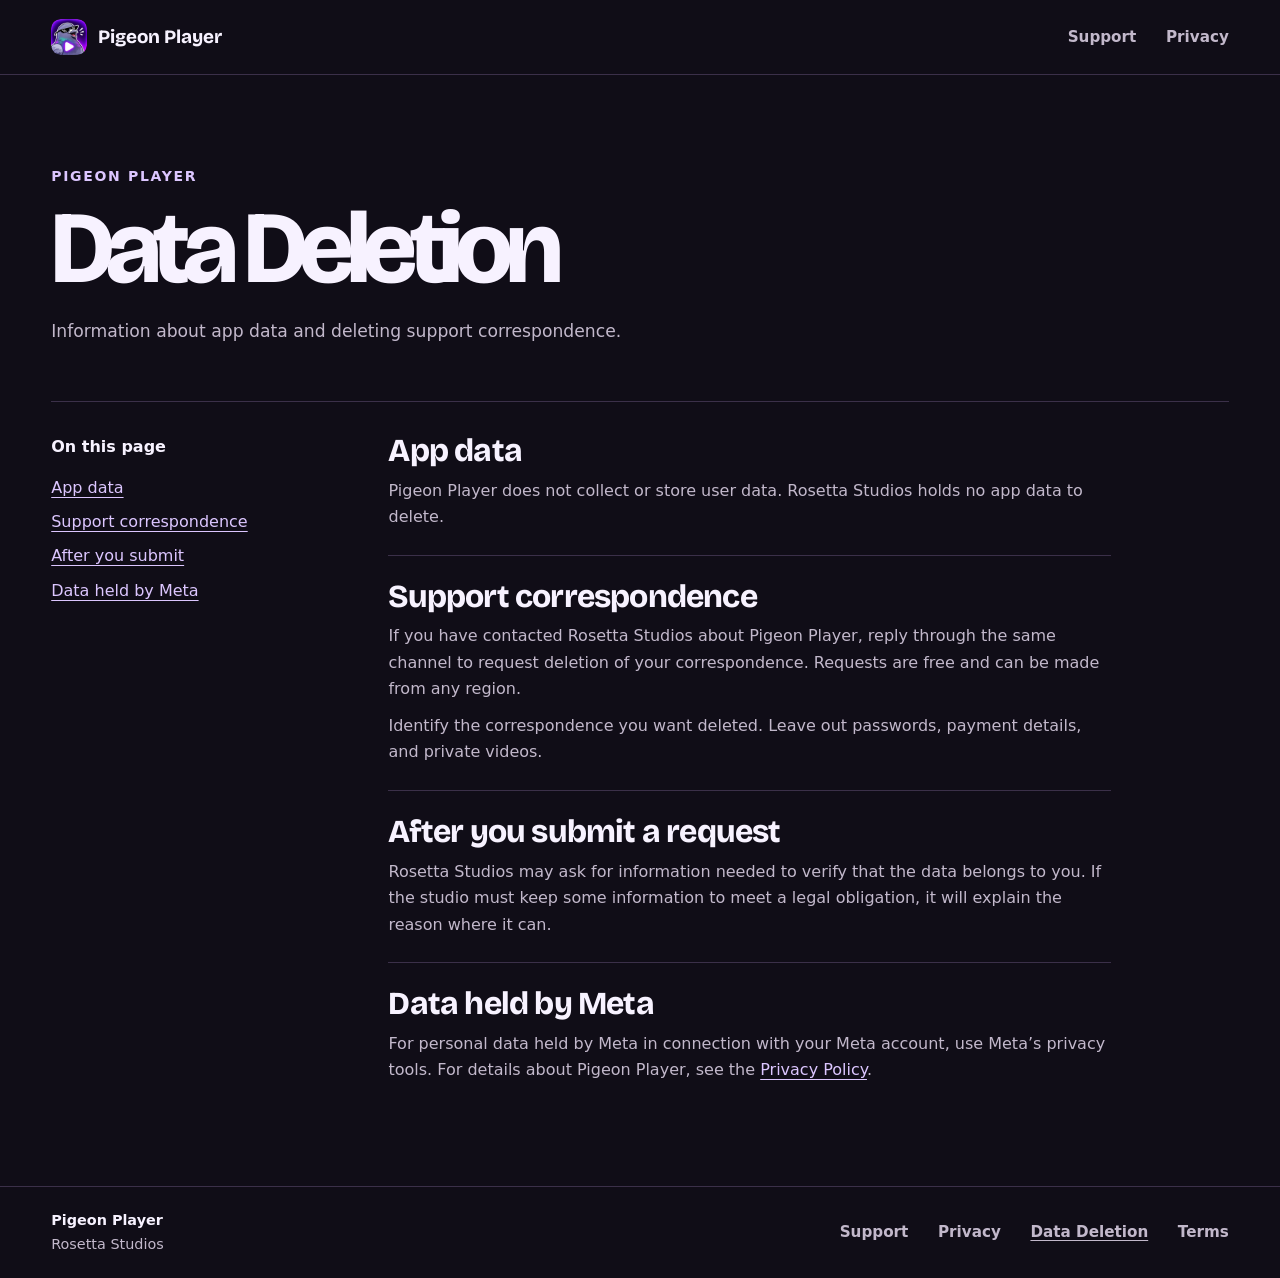
==== data-deletion.html @ 3c668d74 "Publish Pigeon Player website" ====
<!doctype html>
<html lang="en">
<head>
  <meta charset="utf-8">
  <meta name="viewport" content="width=device-width, initial-scale=1">
  <meta name="description" content="Information about app data and deleting support correspondence.">
  <meta name="theme-color" content="#100d17">
  <title>Data Deletion | Pigeon Player</title>
  <link rel="canonical" href="https://odgripginger.github.io/pigeon-player-website/data-deletion.html">
  <link rel="icon" type="image/png" href="assets/pigeon-player-icon.png">
  <link rel="stylesheet" href="styles.css">
</head>
<body>
  <a class="skip" href="#main">Skip to content</a>
  <header class="site-header">
    <div class="wrap header-inner">
      <a class="brand" href="index.html"><img class="brand-mark" src="assets/pigeon-player-icon.png" alt="" width="36" height="36"><span>Pigeon Player</span></a>
      <nav class="header-nav" aria-label="Primary"><a href="support.html">Support</a><a href="privacy.html">Privacy</a></nav>
    </div>
  </header>

<main id="main" class="resource wrap">
  <header class="resource-heading">
    <p class="eyebrow">Pigeon Player</p>
    <h1>Data Deletion</h1>
    <p>Information about app data and deleting support correspondence.</p>
  </header>
  <div class="resource-layout">
    <nav class="outline" aria-label="On this page">
      <p>On this page</p>
      <ul>
      <li><a href="#app-data">App data</a></li>
      <li><a href="#request">Support correspondence</a></li>
      <li><a href="#processing">After you submit</a></li>
      <li><a href="#meta-data">Data held by Meta</a></li>
      </ul>
    </nav>
    <article class="resource-content">


<section id="app-data">
  <h2>App data</h2>
  <p>Pigeon Player does not collect or store user data. Rosetta Studios holds no app data to delete.</p>
</section>
<section id="request">
  <h2>Support correspondence</h2>
  <p>If you have contacted Rosetta Studios about Pigeon Player, reply through the same channel to request deletion of your correspondence. Requests are free and can be made from any region.</p>
  <p>Identify the correspondence you want deleted. Leave out passwords, payment details, and private videos.</p>
</section>
<section id="processing">
  <h2>After you submit a request</h2>
  <p>Rosetta Studios may ask for information needed to verify that the data belongs to you. If the studio must keep some information to meet a legal obligation, it will explain the reason where it can.</p>
</section>
<section id="meta-data">
  <h2>Data held by Meta</h2>
  <p>For personal data held by Meta in connection with your Meta account, use Meta’s privacy tools. For details about Pigeon Player, see the <a href="privacy.html">Privacy Policy</a>.</p>
</section>

    </article>
  </div>
</main>
  <footer class="site-footer">
    <div class="wrap footer-inner">
      <p><strong>Pigeon Player</strong><br>Rosetta Studios</p>
      <nav aria-label="Footer"><a href="support.html">Support</a><a href="privacy.html">Privacy</a><a href="data-deletion.html" aria-current="page">Data Deletion</a><a href="terms.html">Terms</a></nav>
    </div>
  </footer>
</body>
</html>
---- styles.css ----
@font-face {
  font-family: "Bricolage Grotesque";
  src: url("assets/bricolage-grotesque.woff2") format("woff2");
  font-style: normal;
  font-weight: 600 800;
  font-display: swap;
}

:root {
  color-scheme: dark;
  --bg: #100d17;
  --surface: #181321;
  --ink: #f7f2ff;
  --muted: #c2b8cb;
  --accent: #dcc6ff;
  --accent-ink: #211132;
  --line: #3b3049;
  --display: "Bricolage Grotesque", "Segoe UI", sans-serif;
  --body: "Segoe UI", system-ui, sans-serif;
  --gutter: clamp(1rem, 4vw, 3.5rem);
  --wrap: 77rem;
}

*, *::before, *::after { box-sizing: border-box; }
body {
  margin: 0;
  min-height: 100vh;
  min-height: 100svh;
  display: flex;
  flex-direction: column;
  background: var(--bg);
  color: var(--ink);
  font: 1rem/1.65 var(--body);
}
main { flex: 1 0 auto; }
h1, h2, h3, p, ul, ol, figure { margin: 0; }
h1, h2, h3 { font-family: var(--display); font-weight: 750; line-height: 1.05; }
p { color: var(--muted); }
a { color: var(--accent); text-underline-offset: .22em; }
a:hover { color: var(--ink); }
:focus-visible { outline: 2px solid var(--accent); outline-offset: 5px; }
[id] { scroll-margin-top: 1.5rem; }

.wrap { width: min(var(--wrap), calc(100% - var(--gutter) * 2)); margin-inline: auto; }
.skip {
  position: fixed;
  z-index: 5;
  inset: .75rem auto auto .75rem;
  padding: .5rem 1rem;
  transform: translateY(-200%);
  background: var(--accent);
  color: var(--accent-ink);
}
.skip:focus { transform: none; color: var(--accent-ink); }

.site-header { border-bottom: 1px solid var(--line); }
.header-inner, .footer-inner {
  display: flex;
  align-items: center;
  justify-content: space-between;
  flex-wrap: wrap;
  column-gap: 1.5rem;
  row-gap: .45rem;
}
.header-inner { min-height: 4.65rem; padding-block: .65rem; }
.brand {
  display: inline-flex;
  align-items: center;
  gap: .7rem;
  color: var(--ink);
  font: 750 1.18rem/1.1 var(--display);
  text-decoration: none;
}
.brand-mark {
  display: block;
  width: 2.25rem;
  height: auto;
  border-radius: .6rem;
}
.header-nav, .footer-inner nav { display: flex; flex-wrap: wrap; gap: .25rem clamp(.9rem, 2.5vw, 1.85rem); }
.header-nav a, .footer-inner nav a {
  display: inline-flex;
  align-items: center;
  min-height: 2.65rem;
  color: var(--muted);
  font-size: .95rem;
  font-weight: 600;
  text-decoration: none;
}
.header-nav a:hover, .footer-inner nav a:hover, a[aria-current="page"] { color: var(--ink); }
.header-nav a[aria-current], .footer-inner nav a[aria-current] { text-decoration: underline; }

.home { padding-block: clamp(1rem, 3vw, 2.15rem) clamp(3.5rem, 7vw, 6rem); }
.hero {
  position: relative;
  isolation: isolate;
  display: grid;
  align-items: center;
  min-height: clamp(32rem, 51vw, 41.5rem);
  overflow: hidden;
  border: 1px solid #554665;
  border-radius: 1.6rem;
  background: #171222;
}
.hero-art, .hero::after { position: absolute; inset: 0; width: 100%; height: 100%; }
.hero-art { z-index: -2; object-fit: cover; object-position: center 54%; }
.hero::after {
  content: "";
  z-index: -1;
  background:
    linear-gradient(90deg, #100d17 0%, #100d17e8 18%, #100d1790 42%, #100d1715 72%),
    linear-gradient(0deg, #08060da8 0%, transparent 22%);
}
.hero-content { padding: clamp(1.4rem, 6vw, 5.15rem); max-width: 42rem; }
.eyebrow {
  color: var(--accent);
  font-size: .875rem;
  font-weight: 700;
  letter-spacing: .12em;
  text-transform: uppercase;
}
.hero h1 {
  margin-block: 1rem 1.35rem;
  font-size: clamp(4.55rem, 10.6vw, 9.3rem);
  letter-spacing: -.045em;
  line-height: .87;
}
.hero h1 span { color: var(--accent); }
.hero-description { max-width: 25rem; font-size: clamp(1rem, 1.65vw, 1.22rem); color: #e4daee; }
.hero-credit {
  position: absolute;
  right: 1.1rem;
  bottom: .9rem;
  padding: .2rem .55rem;
  border-radius: .35rem;
  background: #100d17e6;
  color: #e2d9ec;
  font-size: .8rem;
}
.button {
  display: inline-flex;
  align-items: center;
  justify-content: center;
  min-height: 3.05rem;
  padding: .55rem 1.18rem;
  border: 1px solid transparent;
  border-radius: .6rem;
  background: var(--accent);
  color: var(--accent-ink);
  font-weight: 700;
  text-align: center;
  text-decoration: none;
  transition: background-color .18s ease, color .18s ease;
}
.hero .button { margin-top: 1.65rem; }
.button:hover { background: #f2e9ff; color: var(--accent-ink); }
.button-outline { background: transparent; border-color: #77618f; color: var(--accent); }

.overview {
  display: grid;
  grid-template-columns: 1fr 1fr;
  gap: 2rem clamp(2rem, 8vw, 7.5rem);
  padding: clamp(3.5rem, 8vw, 6.75rem) clamp(0rem, 2.3vw, 2rem);
}
.overview h2, .privacy-band h2 { margin-top: .7rem; letter-spacing: -.055em; }
.overview h2 { font-size: clamp(2.5rem, 5.4vw, 4.6rem); }
.overview-item { border-top: 1px solid var(--line); padding-block: 1.05rem 1.45rem; }
.overview-item:last-child { padding-bottom: 0; }
.overview-item h3 { font-size: 1.45rem; letter-spacing: -.025em; }
.overview-item p { margin-top: .55rem; max-width: 47ch; }
.text-link { display: inline-block; margin-top: .6rem; font-weight: 650; }
.privacy-band {
  display: flex;
  gap: 1.1rem 2rem;
  align-items: center;
  justify-content: space-between;
  flex-wrap: wrap;
  padding: clamp(1.4rem, 4vw, 2.65rem);
  border: 1px solid var(--line);
  border-radius: 1.1rem;
  background: var(--surface);
}
.privacy-band h2 { margin: 0 0 .4rem; font-size: clamp(1.7rem, 3.5vw, 2.65rem); }

.resource { padding-block: clamp(2.75rem, 7vw, 5.75rem) clamp(4rem, 8vw, 7rem); }
.resource-heading {
  padding-bottom: clamp(1.75rem, 5vw, 3.45rem);
  border-bottom: 1px solid var(--line);
}
.resource-heading h1 {
  margin-block: .45rem .9rem;
  font-size: clamp(3rem, 8vw, 6.65rem);
  letter-spacing: -.073em;
}
.resource-heading > p:last-child { max-width: 62ch; font-size: 1.075rem; }
.resource-layout {
  display: grid;
  grid-template-columns: minmax(11rem, .62fr) minmax(0, 2fr);
  gap: clamp(1.75rem, 6vw, 6.5rem);
  margin-top: 2rem;
}
.outline { align-self: start; }
.outline p { color: var(--ink); font-weight: 700; }
.outline ul { list-style: none; padding: .65rem 0 0; }
.outline a { display: inline-block; padding: .25rem 0; }
.resource-content { max-width: 71ch; }
.resource-content section { padding: 1.5rem 0; border-bottom: 1px solid var(--line); }
.resource-content section:first-child { padding-top: 0; }
.resource-content section:last-child { padding-bottom: 0; border-bottom: 0; }
.resource-content h2 { font-size: clamp(1.45rem, 3vw, 2rem); letter-spacing: -.025em; }
.resource-content h2 + *, .resource-content p + p { margin-top: .65rem; }
.resource-content ol { color: var(--muted); padding-inline-start: 1.45rem; }
.resource-content li + li { margin-top: .5rem; }
.effective { margin-bottom: 1.2rem; color: var(--accent); font-size: .93rem; font-weight: 650; }

.site-footer { padding-block: 1.35rem; border-top: 1px solid var(--line); }
.footer-inner { align-items: center; }
.footer-inner p { font-size: .9rem; }
.footer-inner strong { color: var(--ink); }

@media (max-width: 44rem) {
  .hero { min-height: 35rem; align-items: end; }
  .hero-art { object-position: 66% 50%; }
  .hero::after { background: linear-gradient(0deg, #100d17 0%, #100d17ec 24%, #100d1766 61%, #100d1724); }
  .hero-content { padding-bottom: 4.15rem; }
  .overview, .resource-layout { grid-template-columns: minmax(0, 1fr); }
  .resource-layout { margin-top: 1.35rem; }
  .outline { padding: .8rem 1rem; border: 1px solid var(--line); border-radius: .65rem; }
}

@media (max-width: 23rem) {
  .brand { font-size: 1rem; }
  .brand-mark { width: 2rem; }
  .header-inner { column-gap: .6rem; }
  .header-nav { gap: .65rem; }
  .hero h1 { font-size: clamp(2.2rem, 17vw, 4.55rem); }
}

@media (prefers-reduced-motion: reduce) {
  *, *::before, *::after { transition: none !important; }
}
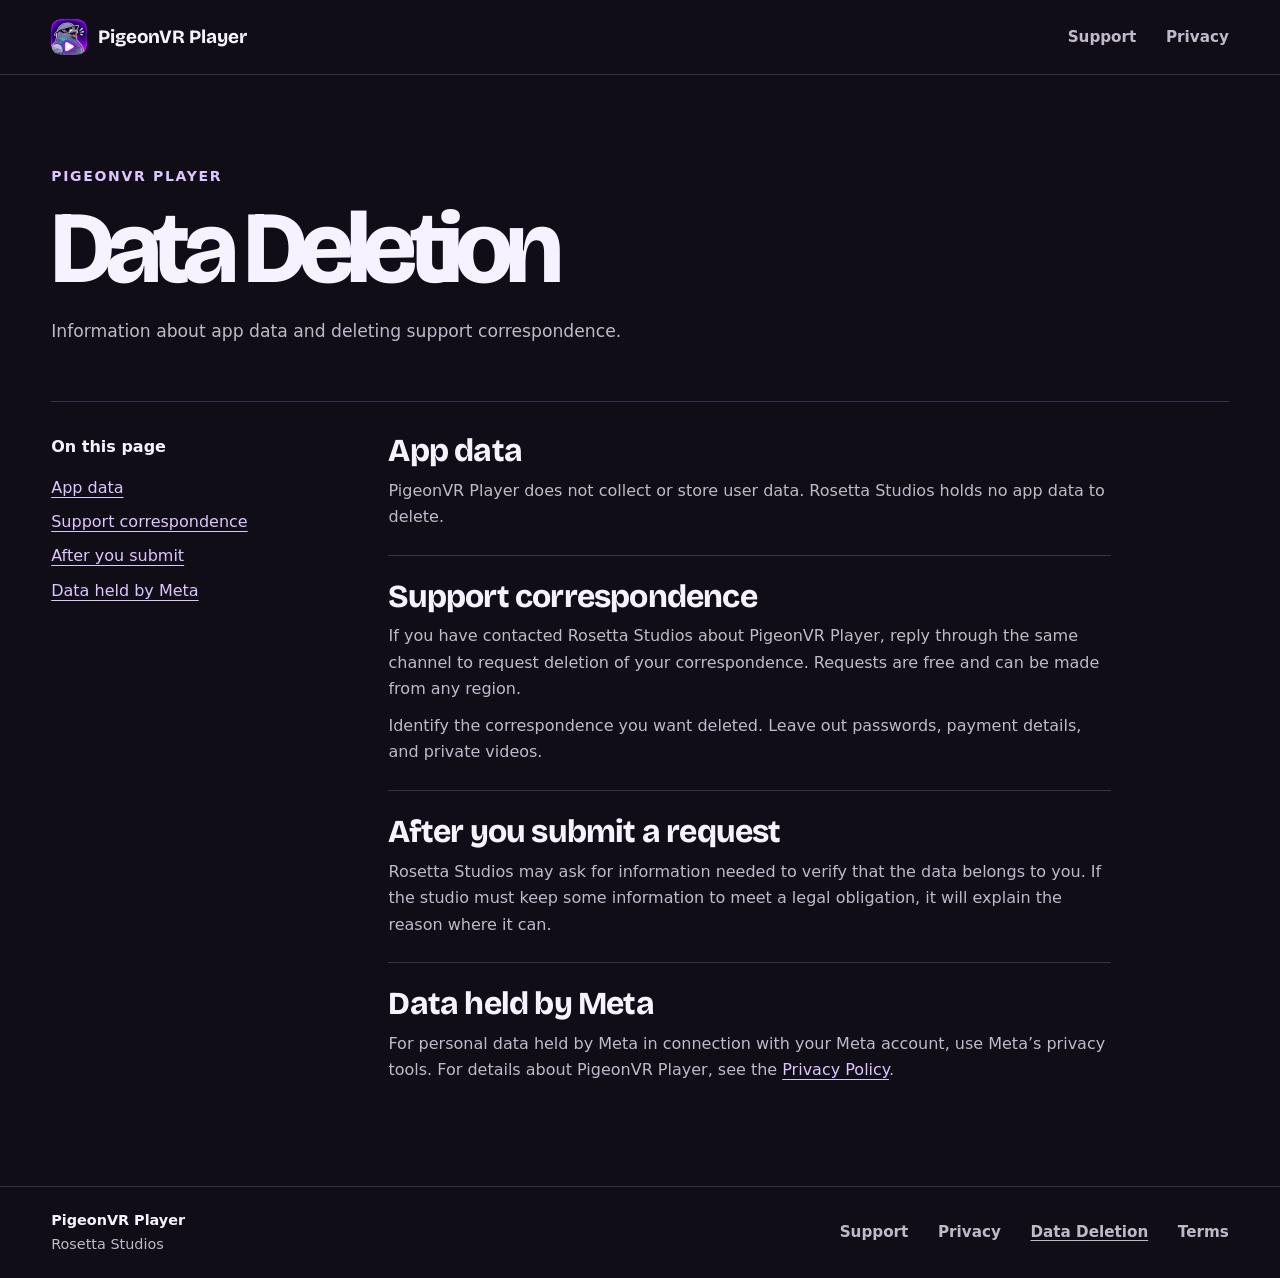
==== commit 4a8be70f: "Rename website to PigeonVR Player" ====
--- a/data-deletion.html
+++ b/data-deletion.html
@@ -5,8 +5,8 @@
   <meta name="viewport" content="width=device-width, initial-scale=1">
   <meta name="description" content="Information about app data and deleting support correspondence.">
   <meta name="theme-color" content="#100d17">
-  <title>Data Deletion | Pigeon Player</title>
-  <link rel="canonical" href="https://odgripginger.github.io/pigeon-player-website/data-deletion.html">
+  <title>Data Deletion | PigeonVR Player</title>
+  <link rel="canonical" href="https://odgripginger.github.io/PigeonVRPlayer/data-deletion.html">
   <link rel="icon" type="image/png" href="assets/pigeon-player-icon.png">
   <link rel="stylesheet" href="styles.css">
 </head>
@@ -14,14 +14,14 @@
   <a class="skip" href="#main">Skip to content</a>
   <header class="site-header">
     <div class="wrap header-inner">
-      <a class="brand" href="index.html"><img class="brand-mark" src="assets/pigeon-player-icon.png" alt="" width="36" height="36"><span>Pigeon Player</span></a>
-      <nav class="header-nav" aria-label="Primary"><a href="support.html">Support</a><a href="privacy.html">Privacy</a></nav>
+      <a class="brand" href="index.html"><img class="brand-mark" src="assets/pigeon-player-icon.png" alt="" width="36" height="36"><span>PigeonVR Player</span></a>
+      <nav class="header-nav" aria-label="Primary"><a href="support.html">Support</a><a href="./privacy">Privacy</a></nav>
     </div>
   </header>
 
 <main id="main" class="resource wrap">
   <header class="resource-heading">
-    <p class="eyebrow">Pigeon Player</p>
+    <p class="eyebrow">PigeonVR Player</p>
     <h1>Data Deletion</h1>
     <p>Information about app data and deleting support correspondence.</p>
   </header>
@@ -40,11 +40,11 @@
 
 <section id="app-data">
   <h2>App data</h2>
-  <p>Pigeon Player does not collect or store user data. Rosetta Studios holds no app data to delete.</p>
+  <p>PigeonVR Player does not collect or store user data. Rosetta Studios holds no app data to delete.</p>
 </section>
 <section id="request">
   <h2>Support correspondence</h2>
-  <p>If you have contacted Rosetta Studios about Pigeon Player, reply through the same channel to request deletion of your correspondence. Requests are free and can be made from any region.</p>
+  <p>If you have contacted Rosetta Studios about PigeonVR Player, reply through the same channel to request deletion of your correspondence. Requests are free and can be made from any region.</p>
   <p>Identify the correspondence you want deleted. Leave out passwords, payment details, and private videos.</p>
 </section>
 <section id="processing">
@@ -53,7 +53,7 @@
 </section>
 <section id="meta-data">
   <h2>Data held by Meta</h2>
-  <p>For personal data held by Meta in connection with your Meta account, use Meta’s privacy tools. For details about Pigeon Player, see the <a href="privacy.html">Privacy Policy</a>.</p>
+  <p>For personal data held by Meta in connection with your Meta account, use Meta’s privacy tools. For details about PigeonVR Player, see the <a href="./privacy">Privacy Policy</a>.</p>
 </section>
 
     </article>
@@ -61,8 +61,8 @@
 </main>
   <footer class="site-footer">
     <div class="wrap footer-inner">
-      <p><strong>Pigeon Player</strong><br>Rosetta Studios</p>
-      <nav aria-label="Footer"><a href="support.html">Support</a><a href="privacy.html">Privacy</a><a href="data-deletion.html" aria-current="page">Data Deletion</a><a href="terms.html">Terms</a></nav>
+      <p><strong>PigeonVR Player</strong><br>Rosetta Studios</p>
+      <nav aria-label="Footer"><a href="support.html">Support</a><a href="./privacy">Privacy</a><a href="data-deletion.html" aria-current="page">Data Deletion</a><a href="terms.html">Terms</a></nav>
     </div>
   </footer>
 </body>
--- a/styles.css
+++ b/styles.css
@@ -121,7 +121,7 @@
 }
 .hero h1 {
   margin-block: 1rem 1.35rem;
-  font-size: clamp(4.55rem, 10.6vw, 9.3rem);
+  font-size: clamp(2.35rem, 9.5vw, 7.5rem);
   letter-spacing: -.045em;
   line-height: .87;
 }
@@ -223,6 +223,7 @@
   .hero-art { object-position: 66% 50%; }
   .hero::after { background: linear-gradient(0deg, #100d17 0%, #100d17ec 24%, #100d1766 61%, #100d1724); }
   .hero-content { padding-bottom: 4.15rem; }
+  .hero h1 { font-size: clamp(2.35rem, 11.5vw, 5rem); }
   .overview, .resource-layout { grid-template-columns: minmax(0, 1fr); }
   .resource-layout { margin-top: 1.35rem; }
   .outline { padding: .8rem 1rem; border: 1px solid var(--line); border-radius: .65rem; }
@@ -233,7 +234,6 @@
   .brand-mark { width: 2rem; }
   .header-inner { column-gap: .6rem; }
   .header-nav { gap: .65rem; }
-  .hero h1 { font-size: clamp(2.2rem, 17vw, 4.55rem); }
 }
 
 @media (prefers-reduced-motion: reduce) {
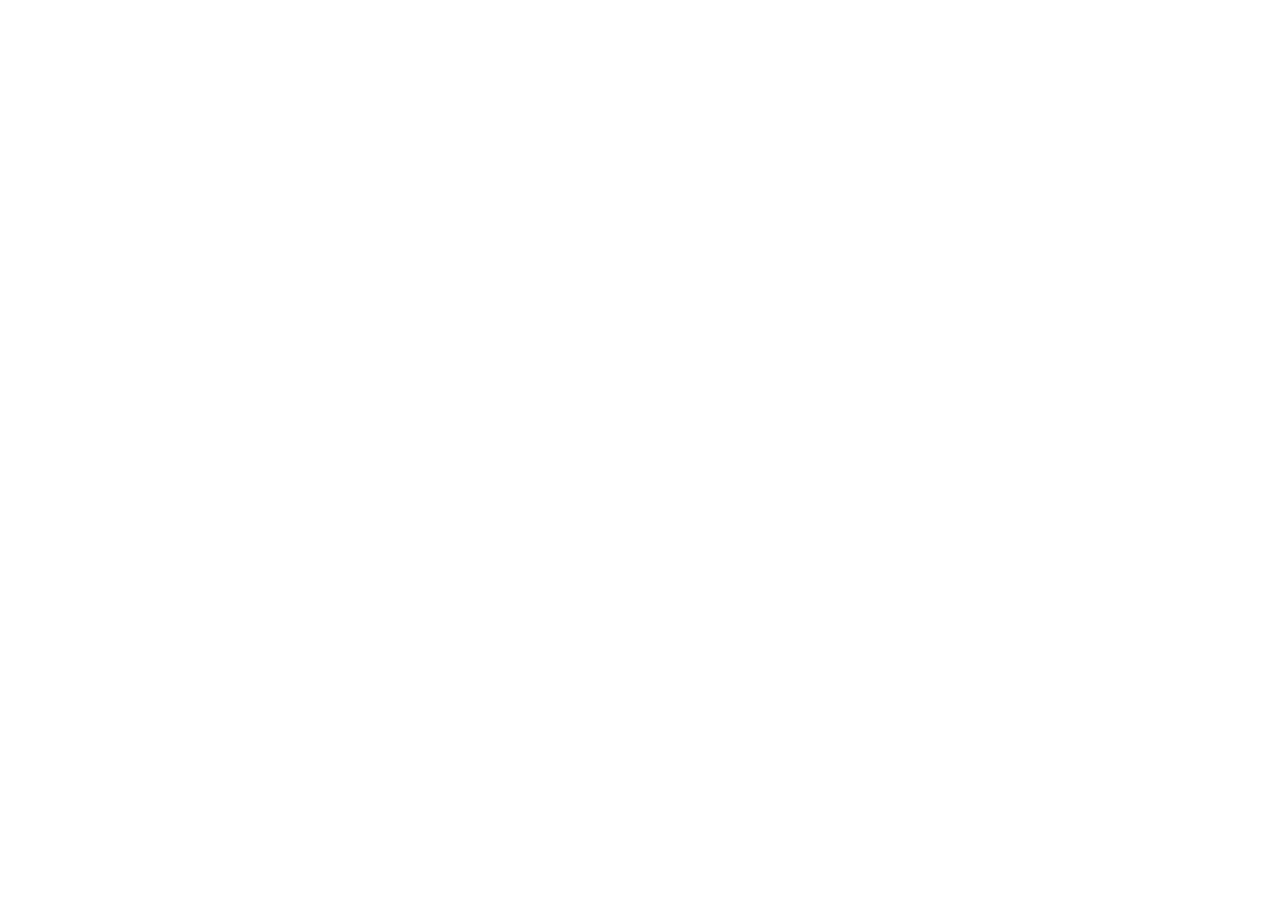
==== commit 8ad3a46d: "Publish Rosetta Studios homepage and PigeonVR Player routes" ====
--- a/data-deletion.html
+++ b/data-deletion.html
@@ -3,67 +3,14 @@
 <head>
   <meta charset="utf-8">
   <meta name="viewport" content="width=device-width, initial-scale=1">
-  <meta name="description" content="Information about app data and deleting support correspondence.">
-  <meta name="theme-color" content="#100d17">
   <title>Data Deletion | PigeonVR Player</title>
-  <link rel="canonical" href="https://odgripginger.github.io/PigeonVRPlayer/data-deletion.html">
-  <link rel="icon" type="image/png" href="assets/pigeon-player-icon.png">
-  <link rel="stylesheet" href="styles.css">
+  <link rel="canonical" href="https://rosettaindia.com/PigeonVRPlayer/data-deletion">
+  <meta http-equiv="refresh" content="0; url=https://rosettaindia.com/PigeonVRPlayer/data-deletion">
 </head>
 <body>
-  <a class="skip" href="#main">Skip to content</a>
-  <header class="site-header">
-    <div class="wrap header-inner">
-      <a class="brand" href="index.html"><img class="brand-mark" src="assets/pigeon-player-icon.png" alt="" width="36" height="36"><span>PigeonVR Player</span></a>
-      <nav class="header-nav" aria-label="Primary"><a href="support.html">Support</a><a href="./privacy">Privacy</a></nav>
-    </div>
-  </header>
-
-<main id="main" class="resource wrap">
-  <header class="resource-heading">
-    <p class="eyebrow">PigeonVR Player</p>
-    <h1>Data Deletion</h1>
-    <p>Information about app data and deleting support correspondence.</p>
-  </header>
-  <div class="resource-layout">
-    <nav class="outline" aria-label="On this page">
-      <p>On this page</p>
-      <ul>
-      <li><a href="#app-data">App data</a></li>
-      <li><a href="#request">Support correspondence</a></li>
-      <li><a href="#processing">After you submit</a></li>
-      <li><a href="#meta-data">Data held by Meta</a></li>
-      </ul>
-    </nav>
-    <article class="resource-content">
-
-
-<section id="app-data">
-  <h2>App data</h2>
-  <p>PigeonVR Player does not collect or store user data. Rosetta Studios holds no app data to delete.</p>
-</section>
-<section id="request">
-  <h2>Support correspondence</h2>
-  <p>If you have contacted Rosetta Studios about PigeonVR Player, reply through the same channel to request deletion of your correspondence. Requests are free and can be made from any region.</p>
-  <p>Identify the correspondence you want deleted. Leave out passwords, payment details, and private videos.</p>
-</section>
-<section id="processing">
-  <h2>After you submit a request</h2>
-  <p>Rosetta Studios may ask for information needed to verify that the data belongs to you. If the studio must keep some information to meet a legal obligation, it will explain the reason where it can.</p>
-</section>
-<section id="meta-data">
-  <h2>Data held by Meta</h2>
-  <p>For personal data held by Meta in connection with your Meta account, use Meta’s privacy tools. For details about PigeonVR Player, see the <a href="./privacy">Privacy Policy</a>.</p>
-</section>
-
-    </article>
-  </div>
-</main>
-  <footer class="site-footer">
-    <div class="wrap footer-inner">
-      <p><strong>PigeonVR Player</strong><br>Rosetta Studios</p>
-      <nav aria-label="Footer"><a href="support.html">Support</a><a href="./privacy">Privacy</a><a href="data-deletion.html" aria-current="page">Data Deletion</a><a href="terms.html">Terms</a></nav>
-    </div>
-  </footer>
+  <main>
+    <h1>PigeonVR Player Data Deletion</h1>
+    <p><a href="https://rosettaindia.com/PigeonVRPlayer/data-deletion">Continue to Data Deletion</a></p>
+  </main>
 </body>
 </html>
